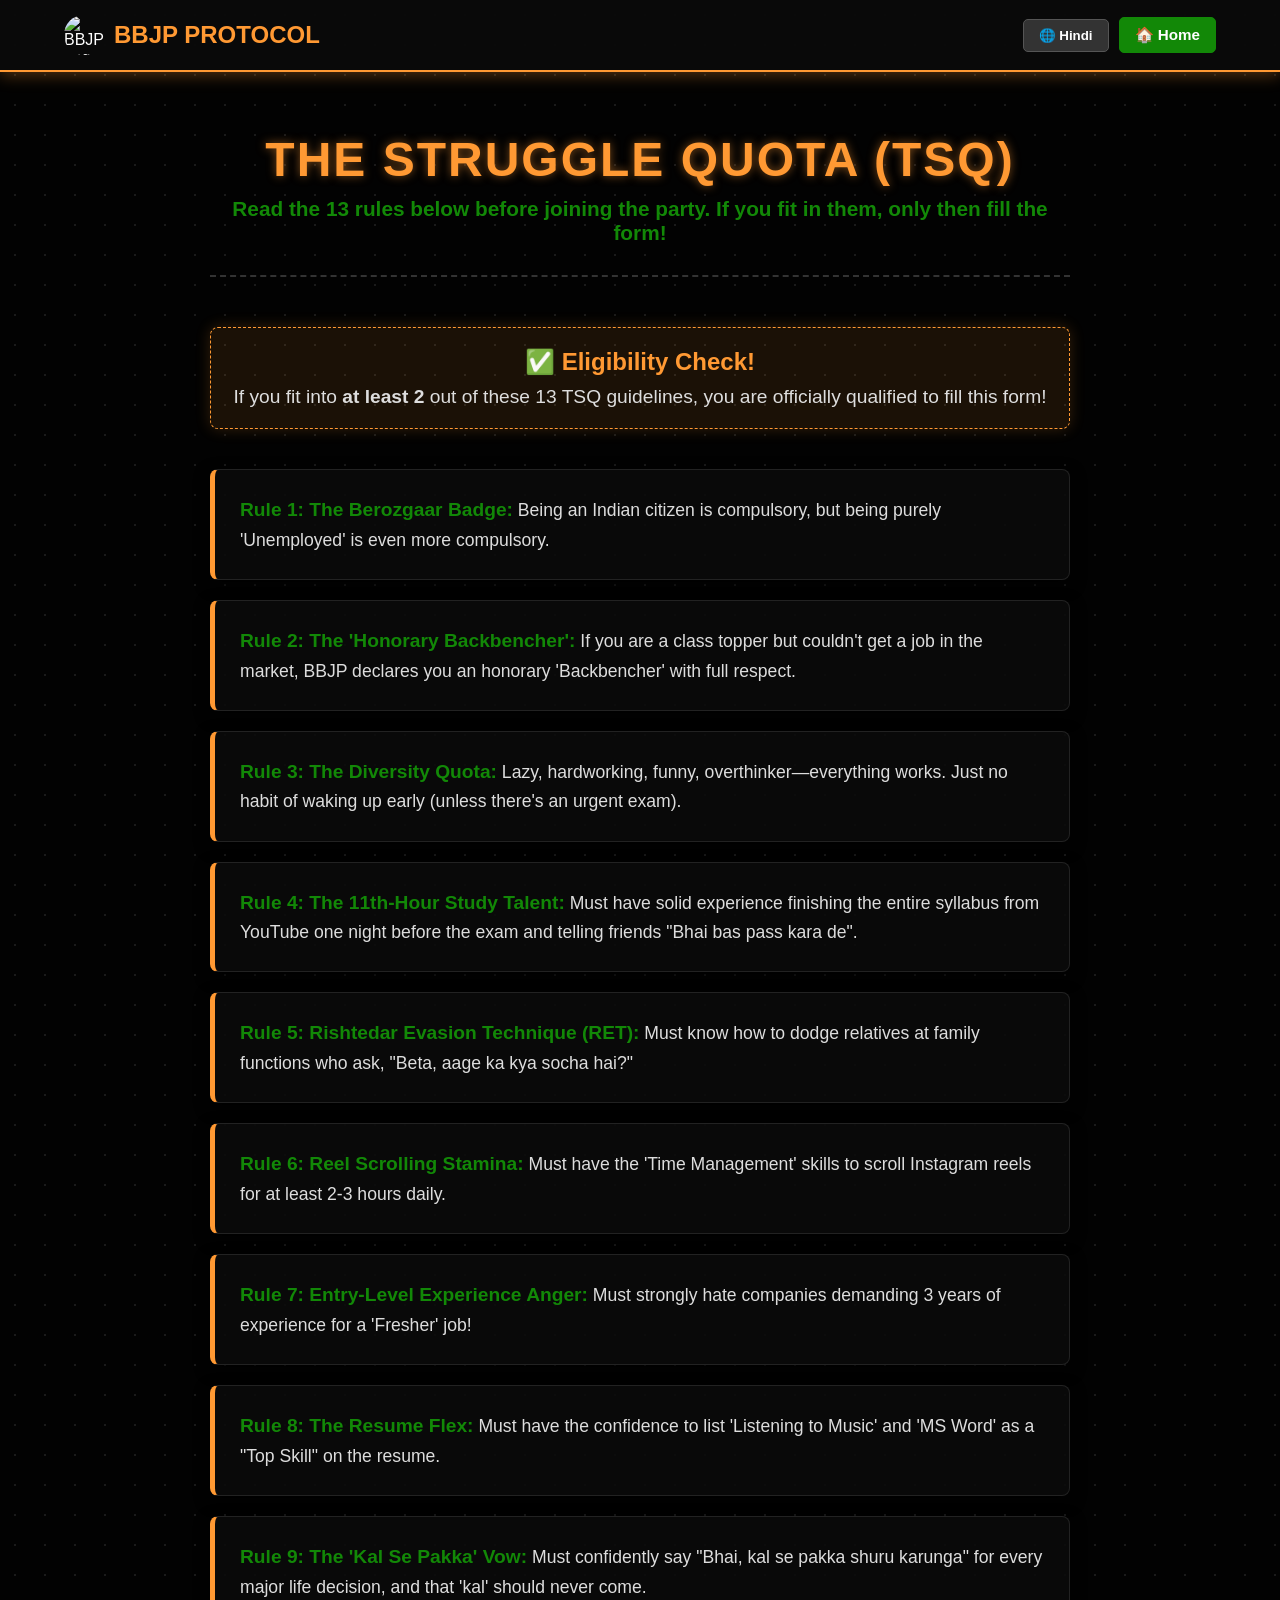
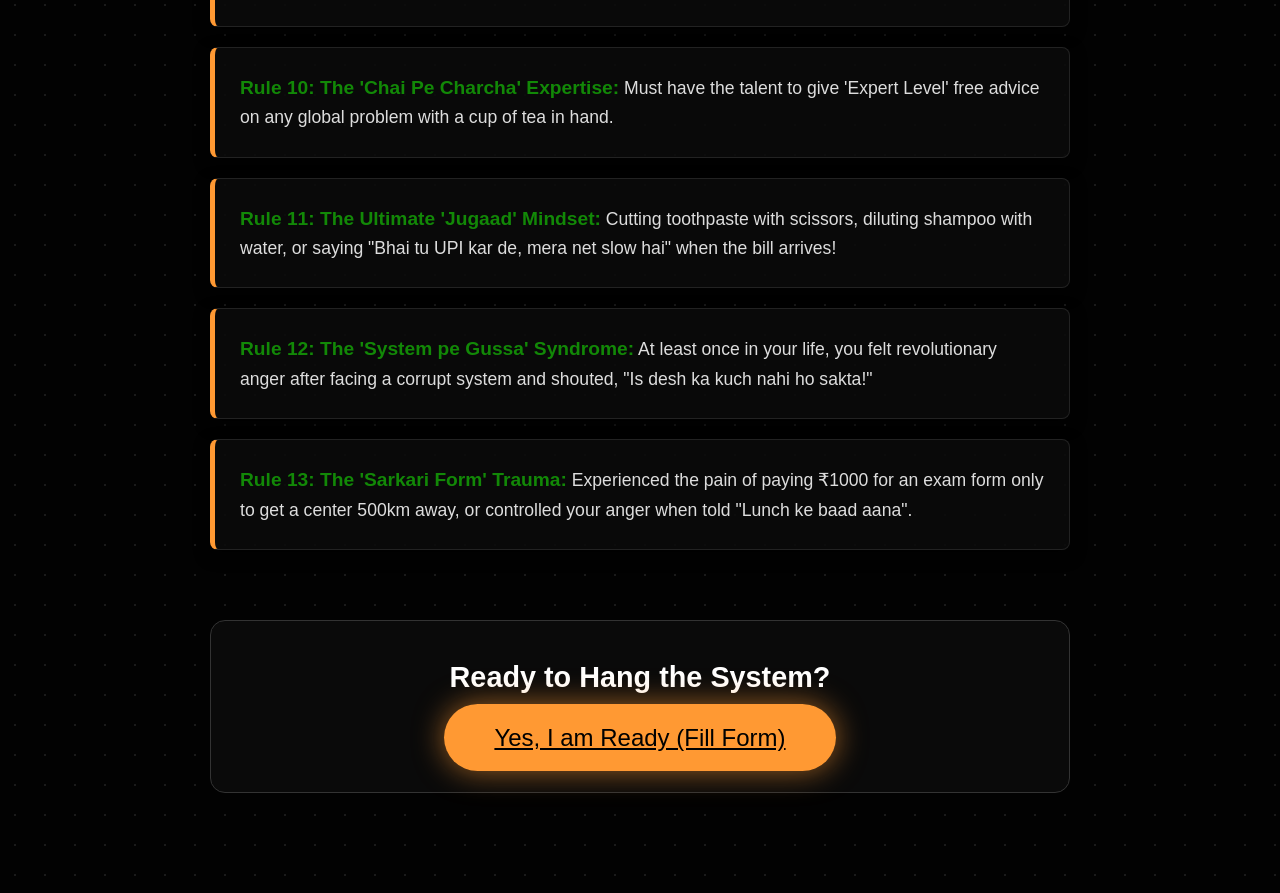
==== join.html @ 209e8878 "Add files via upload" ====
<!DOCTYPE html>
<html lang="en">
<head>
    <meta charset="UTF-8">
    <meta name="viewport" content="width=device-width, initial-scale=1.0">
    <title>TSQ Guidelines - Join BBJP</title>
    <link rel="stylesheet" href="style.css">
</head>
<body class="join-page">

    <!-- 📱 Header with Home & Translate Button -->
    <header class="join-header" style="justify-content: space-between;">
        <div class="logo-box">
            <img src="assets/logo.png" alt="BBJP Logo" class="nav-logo">
            <span class="logo-text">BBJP PROTOCOL</span>
        </div>
        <div class="header-actions">
            <button id="lang-toggle" onclick="toggleLanguage()">🌐 Hindi</button>
            <a href="index.html" class="header-join-btn">🏠 Home</a>
        </div>
    </header>

    <section class="tsq-section">
        <div class="tsq-header">
            <h1>The Struggle Quota (TSQ)</h1>
            <p class="tsq-subtitle en">Read the 13 rules below before joining the party. If you fit in them, only then fill the form!</p>
            <p class="tsq-subtitle hi" style="display:none;">पार्टी ज्वाइन करने से पहले नीचे दिए गए 13 नियमों को ध्यान से पढ़ें। अगर आप इनमें फिट बैठते हैं, तभी फॉर्म भरें!</p>
        </div>

        <!-- 🎯 Eligibility Condition Box -->
        <div style="background: rgba(255,153,51,0.1); border: 1px dashed #FF9933; padding: 20px; text-align: center; border-radius: 8px; margin-bottom: 40px; box-shadow: 0 0 15px rgba(255,153,51,0.2);">
            <h2 class="en" style="color: #FF9933; margin-bottom: 10px;">✅ Eligibility Check!</h2>
            <p class="en" style="font-size: 1.2rem; color: #ddd;">If you fit into <strong>at least 2</strong> out of these 13 TSQ guidelines, you are officially qualified to fill this form!</p>
            
            <h2 class="hi" style="display:none; color: #FF9933; margin-bottom: 10px;">✅ योग्यता चेक!</h2>
            <p class="hi" style="display:none; font-size: 1.2rem; color: #ddd;">अगर आप इन 13 TSQ नियमों में से <strong>कम से कम 2</strong> में भी फिट बैठते हैं, तो आप यह फॉर्म भरने के लिए पूरी तरह योग्य हैं!</p>
        </div>

        <!-- 📜 The 13 TSQ Rules (English & Hindi) -->
        <div class="tsq-list">
            
            <div class="tsq-item">
                <span class="en"><strong>Rule 1: The Berozgaar Badge:</strong> Being an Indian citizen is compulsory, but being purely 'Unemployed' is even more compulsory.</span>
                <span class="hi" style="display:none;"><strong>नियम 1: The Berozgaar Badge:</strong> भारत का नागरिक होना compulsory है, और उससे भी ज़्यादा compulsory है एकदम शुद्ध 'बेरोजगार' होना।</span>
            </div>
            
            <div class="tsq-item">
                <span class="en"><strong>Rule 2: The 'Honorary Backbencher':</strong> If you are a class topper but couldn't get a job in the market, BBJP declares you an honorary 'Backbencher' with full respect.</span>
                <span class="hi" style="display:none;"><strong>नियम 2: The 'Honorary Backbencher':</strong> अगर आप class के पढ़े-लिखे topper हैं, लेकिन market में job नहीं मिली, तो BBJP आपको पूरे सम्मान के साथ 'Backbencher' घोषित करती है।</span>
            </div>
            
            <div class="tsq-item">
                <span class="en"><strong>Rule 3: The Diversity Quota:</strong> Lazy, hardworking, funny, overthinker—everything works. Just no habit of waking up early (unless there's an urgent exam).</span>
                <span class="hi" style="display:none;"><strong>नियम 3: The Diversity Quota:</strong> आलसी, मेहनती, funny, overthinker—कैसा भी nature हो, सब चलेगा। बस सुबह जल्दी उठने की आदत नहीं होनी चाहिए (जब तक कोई urgent exam ना हो)।</span>
            </div>
            
            <div class="tsq-item">
                <span class="en"><strong>Rule 4: The 11th-Hour Study Talent:</strong> Must have solid experience finishing the entire syllabus from YouTube one night before the exam and telling friends "Bhai bas pass kara de".</span>
                <span class="hi" style="display:none;"><strong>नियम 4: The 11th-Hour Study Talent:</strong> Exam से ठीक एक रात पहले YouTube से पूरा syllabus खत्म करने का और दोस्तों को "भाई बस पास करा दे" बोलने का solid experience होना चाहिए।</span>
            </div>
            
            <div class="tsq-item">
                <span class="en"><strong>Rule 5: Rishtedar Evasion Technique (RET):</strong> Must know how to dodge relatives at family functions who ask, "Beta, aage ka kya socha hai?"</span>
                <span class="hi" style="display:none;"><strong>नियम 5: Rishtedar Evasion Technique (RET):</strong> Family functions में उन रिश्तेदारों से बच निकलने का हुनर आना चाहिए जो पूछते हैं, "बेटा, आगे का क्या सोचा है?"</span>
            </div>
            
            <div class="tsq-item">
                <span class="en"><strong>Rule 6: Reel Scrolling Stamina:</strong> Must have the 'Time Management' skills to scroll Instagram reels for at least 2-3 hours daily.</span>
                <span class="hi" style="display:none;"><strong>नियम 6: Reel Scrolling Stamina:</strong> दिन में कम से कम 2-3 घंटे Instagram reels scroll करने का 'Time Management' आना चाहिए।</span>
            </div>
            
            <div class="tsq-item">
                <span class="en"><strong>Rule 7: Entry-Level Experience Anger:</strong> Must strongly hate companies demanding 3 years of experience for a 'Fresher' job!</span>
                <span class="hi" style="display:none;"><strong>नियम 7: Entry-Level Experience Anger:</strong> उन सभी companies से सख्त नफरत होनी चाहिए जो 'Fresher' की job के लिए 3 साल का experience मांगती हैं!</span>
            </div>
            
            <div class="tsq-item">
                <span class="en"><strong>Rule 8: The Resume Flex:</strong> Must have the confidence to list 'Listening to Music' and 'MS Word' as a "Top Skill" on the resume.</span>
                <span class="hi" style="display:none;"><strong>नियम 8: The Resume Flex:</strong> अपने resume में 'Listening to Music' और 'MS Word' को as a "Top Skill" लिखने का confidence ज़रूर होना चाहिए।</span>
            </div>
            
            <div class="tsq-item">
                <span class="en"><strong>Rule 9: The 'Kal Se Pakka' Vow:</strong> Must confidently say "Bhai, kal se pakka shuru karunga" for every major life decision, and that 'kal' should never come.</span>
                <span class="hi" style="display:none;"><strong>नियम 9: The 'Kal Se Pakka' Vow:</strong> जिंदगी में हर बड़े काम को लेकर पूरे कॉन्फिडेंस से "भाई, कल से पक्का शुरू करूँगा" बोलने की आदत होनी चाहिए, और वो 'कल' कभी नहीं आना चाहिए।</span>
            </div>
            
            <div class="tsq-item">
                <span class="en"><strong>Rule 10: The 'Chai Pe Charcha' Expertise:</strong> Must have the talent to give 'Expert Level' free advice on any global problem with a cup of tea in hand.</span>
                <span class="hi" style="display:none;"><strong>नियम 10: The 'Chai Pe Charcha' Expertise:</strong> दुनिया की चाहे कोई भी प्रॉब्लम हो, हाथ में एक कप चाय लेकर उस पर एकदम 'Expert Level' का मुफ्त ज्ञान देने का टैलेंट होना अनिवार्य है।</span>
            </div>
            
            <div class="tsq-item">
                <span class="en"><strong>Rule 11: The Ultimate 'Jugaad' Mindset:</strong> Cutting toothpaste with scissors, diluting shampoo with water, or saying "Bhai tu UPI kar de, mera net slow hai" when the bill arrives!</span>
                <span class="hi" style="display:none;"><strong>नियम 11: The Ultimate 'Jugaad' Mindset:</strong> टूथपेस्ट को कैंची से काटकर निकालना, शैम्पू में पानी मिलाना, या "भाई अभी तू UPI कर दे, मेरा नेट स्लो है" बोलने का हुनर!</span>
            </div>
            
            <div class="tsq-item">
                <span class="en"><strong>Rule 12: The 'System pe Gussa' Syndrome:</strong> At least once in your life, you felt revolutionary anger after facing a corrupt system and shouted, "Is desh ka kuch nahi ho sakta!"</span>
                <span class="hi" style="display:none;"><strong>नियम 12: The 'System pe Gussa' Syndrome:</strong> जिंदगी में कम से कम एक बार करप्ट सिस्टम के धक्के खाकर आपने फ्रस्ट्रेट होकर कहा हो, "इस देश का कुछ नहीं हो सकता!"</span>
            </div>
            
            <div class="tsq-item">
                <span class="en"><strong>Rule 13: The 'Sarkari Form' Trauma:</strong> Experienced the pain of paying ₹1000 for an exam form only to get a center 500km away, or controlled your anger when told "Lunch ke baad aana".</span>
                <span class="hi" style="display:none;"><strong>नियम 13: The 'Sarkari Form' Trauma:</strong> 1000 रुपये का महंगा एग्जाम फॉर्म भरने के बाद सेंटर 500 किलोमीटर दूर मिलने का दर्द सहा हो, या "लंच के बाद आना" सुनकर गुस्सा कंट्रोल किया हो।</span>
            </div>
        </div>

        <div class="final-action">
            <p class="en">Ready to Hang the System?</p>
            <p class="hi" style="display:none;">सिस्टम हैंग करने के लिए तैयार हैं?</p>
            
            <!-- PUT YOUR GOOGLE FORM LINK HERE -->
            <a href="YOUR_GOOGLE_FORM_LINK_HERE" target="_blank" class="join-btn final-btn glow">
                <span class="en">Yes, I am Ready (Fill Form)</span>
                <span class="hi" style="display:none;">हाँ, मैं तैयार हूँ (Fill Form)</span>
            </a>
        </div>
    </section>

    <!-- Script added so language toggle works on this page too -->
    <script src="script.js"></script>
</body>
</html>
---- style.css ----
/* --- Base Mobile-First Reset --- */
* { margin: 0; padding: 0; box-sizing: border-box; font-family: 'Arial', sans-serif; scroll-behavior: smooth; }
body { background-color: #050505; color: #ffffff; overflow-x: hidden; width: 100%; }

/* --- 🎬 3-Sec Splash Screen --- */
#splash-screen { position: fixed; top: 0; left: 0; width: 100%; height: 100vh; background-color: #000; z-index: 10000; display: flex; justify-content: center; align-items: center; text-align: center; transition: opacity 0.1s ease; }
.splash-content { padding: 20px; }
.splash-logo { width: 150px; border-radius: 50%; margin-bottom: 20px; animation: pulse 1.5s infinite; }
@keyframes pulse { 0% { transform: scale(0.9); box-shadow: 0 0 0 0 rgba(255,153,51, 0.7); } 70% { transform: scale(1.1); box-shadow: 0 0 0 20px rgba(255,153,51, 0); } 100% { transform: scale(0.9); } }
.splash-content h1 { color: #FF9933; font-size: 1.5rem; margin-bottom: 20px; }
.loading-text { color: #128807; font-weight: bold; font-size: 1.2rem; margin-top: 20px;}

/* --- ⚠️ Marquee Disclaimer --- */
.marquee-container { background: #ff2a2a; color: white; padding: 8px 0; overflow: hidden; white-space: nowrap; width: 100%; position: relative; z-index: 999;}
.marquee-text { display: inline-block; animation: scrollText 20s linear infinite; font-size: 0.95rem; font-weight: bold; letter-spacing: 1px;}
@keyframes scrollText { from { transform: translateX(100vw); } to { transform: translateX(-100%); } }

/* --- 📱 Header & Navigation --- */
header { display: flex; justify-content: space-between; align-items: center; padding: 15px 5%; background: rgba(10, 10, 10, 0.95); border-bottom: 1px solid #333; position: sticky; top: 0; z-index: 998; flex-wrap: wrap;}
.logo-box { display: flex; align-items: center; gap: 10px; }
.nav-logo { width: 40px; height: 40px; border-radius: 50%; }
.logo-text { font-size: 1.5rem; font-weight: bold; color: #FF9933; }

/* 🌟 RECTANGLE BOXES FOR NAV LINKS 🌟 */
.main-nav ul { display: flex; list-style: none; gap: 15px; }
.nav-box { 
    display: inline-block;
    background: #1a1a1a; 
    color: #ddd !important; 
    text-decoration: none; 
    font-size: 0.95rem; 
    font-weight: bold; 
    padding: 8px 15px; 
    border-radius: 5px; 
    border: 1px solid #444; 
    transition: 0.3s; 
}
.nav-box:hover { background: #333; color: #FF9933 !important; border-color: #FF9933; box-shadow: 0 0 10px rgba(255,153,51,0.2);}

.header-actions { display: flex; gap: 10px; align-items: center; }
#lang-toggle { background: #333; color: #fff; border: 1px solid #555; padding: 8px 15px; border-radius: 5px; cursor: pointer; font-weight: bold; transition: 0.3s;}
#lang-toggle:hover { background: #555; border-color: #FF9933;}
.header-join-btn { background: #128807; color: white; padding: 8px 15px; text-decoration: none; font-weight: bold; border-radius: 5px; font-size: 0.95rem; transition: 0.3s; border: 1px solid #128807;}
.header-join-btn:hover { background: #FF9933; color: #000; border-color:#FF9933; }

/* --- 🚀 Hero Section --- */
.hero { padding: 50px 5%; background: radial-gradient(circle at center, #1a1a1a 0%, #050505 100%); text-align: center; }
.hero-text h1 { font-size: 3rem; color: #FF9933; margin-bottom: 10px; line-height: 1.2;}
.hero-text h2 { font-size: 1.8rem; color: #fff; margin-bottom: 20px; }
.hero-text p { font-size: 1.1rem; color: #ccc; margin-bottom: 30px; line-height: 1.6;}
.main-join-btn { display: inline-block; background: #FF9933; color: #000; padding: 15px 30px; text-decoration: none; font-weight: bold; border-radius: 30px; font-size: 1.2rem; transition: 0.3s;}
.glow { box-shadow: 0 0 20px rgba(255, 153, 51, 0.6); }
.glow:hover { transform: scale(1.05); }
.hero-image { margin-top: 40px; }
.hero-image img { width: 100%; max-width: 450px; border-radius: 15px; border: 2px solid #333; box-shadow: 0 10px 30px rgba(0,0,0,0.8);}

/* --- 📖 About Us Section --- */
.about-section { padding: 80px 5%; background-color: #050505; text-align: center;}
.about-section h2 { color: #FF9933; font-size: 2.5rem; margin-bottom: 25px; }
.about-content { max-width: 1000px; margin: 0 auto; background: #111; padding: 40px; border-radius: 15px; border: 1px solid #333; text-align: left; box-shadow: 0 10px 30px rgba(0,0,0,0.5);}
.about-content p { font-size: 1.15rem; color: #ddd; line-height: 1.8; margin-bottom: 20px;}
.about-content h3 { color: #128807; margin: 25px 0 10px 0; font-size: 1.5rem;}
.about-list { margin-left: 20px; color: #ccc; font-size: 1.1rem; line-height: 1.8; }
.about-list li { margin-bottom: 10px; }

/* --- 🎥 Video Section --- */
.video-section { padding: 60px 5%; text-align: center; background: #000; border-top: 1px solid #222; border-bottom: 1px solid #222;}
.video-section h2 { color: #128807; margin-bottom: 30px; font-size: 2.2rem;}
.video-container { width: 100%; max-width: 1000px; margin: 0 auto; border-radius: 10px; overflow: hidden; border: 2px solid #222; box-shadow: 0 10px 40px rgba(255,153,51,0.2);}
.video-container video { width: 100%; height: auto; display: block; outline: none;}

/* --- 🗺️ History (Map) Section --- */
.history-section { padding: 80px 5%; background: #0a0a0a; }
.history-container { display: flex; flex-wrap: wrap; gap: 40px; align-items: center; max-width: 1200px; margin: 0 auto;}
.history-map { flex: 1; min-width: 300px; text-align: center; }
.history-map img { width: 100%; max-width: 400px; filter: drop-shadow(0 0 20px rgba(255, 255, 255, 0.1)); }
.history-text { flex: 1; min-width: 300px; }
.history-text h2 { color: #FF9933; font-size: 2.2rem; margin-bottom: 20px; }
.history-text p { font-size: 1.15rem; color: #ddd; line-height: 1.8; margin-bottom: 15px; }

/* --- ⚔️ Freedom Fighters Section --- */
.freedom-fighters-section { padding: 80px 5%; background: #050505; text-align: center; border-top: 1px solid #222;}
.freedom-fighters-section h2 { color: #FF9933; font-size: 2.5rem; margin-bottom: 50px; }
.fighters-grid { display: grid; grid-template-columns: repeat(auto-fit, minmax(300px, 1fr)); gap: 30px; max-width: 1200px; margin: 0 auto;}
.fighter-card { background: #111; padding: 25px; border-radius: 10px; border: 1px solid #333; text-align: left; transition: 0.3s;}
.fighter-card:hover { border-color: #128807; transform: translateY(-5px); box-shadow: 0 10px 20px rgba(18,136,7,0.2);}
.fighter-card img { width: 100px; height: 100px; border-radius: 50%; object-fit: cover; border: 3px solid #128807; margin-bottom: 15px; }
.fighter-card h3 { color: #fff; font-size: 1.5rem; margin-bottom: 5px; }
.fighter-card .dates { color: #888; font-size: 0.9rem; margin-bottom: 15px; border-bottom: 1px solid #333; padding-bottom: 10px;}
.fighter-card p:not(.dates) { color: #ccc; font-size: 1.05rem; line-height: 1.6; }

/* --- 🛑 Reality Check Section --- */
.reality-section { padding: 80px 5%; background: #1a0505; border-top: 2px solid #ff2a2a; text-align: center;}
.reality-section h2 { color: #ff2a2a; font-size: 2.5rem; margin-bottom: 40px; text-transform: uppercase;}
.reality-content { max-width: 900px; margin: 0 auto; background: #000; padding: 40px; border-radius: 15px; border: 1px solid #333; text-align: left; box-shadow: 0 10px 30px rgba(0,0,0,0.5);}
.reality-content p { font-size: 1.2rem; color: #eee; line-height: 1.8; margin-bottom: 20px; }
.reality-content strong { color: #FF9933; }

/* --- 📜 Manifesto Grid (Vachan) --- */
.vachan-section { padding: 80px 5%; background-color: #0a0a0a; border-top: 1px solid #222;}
.section-title { text-align: center; font-size: 2.8rem; color: #FF9933; margin-bottom: 50px; text-transform: uppercase;}
.phase-container { margin-bottom: 60px; max-width: 1200px; margin-left: auto; margin-right: auto;}
.phase-title { font-size: 1.8rem; color: #ffffff; border-left: 5px solid #128807; padding-left: 15px; margin-bottom: 30px; }
.grid-cards { display: grid; grid-template-columns: repeat(auto-fit, minmax(300px, 1fr)); gap: 20px; }
.card { background: #141414; padding: 25px; border-radius: 10px; border: 1px solid #262626; transition: 0.3s; box-shadow: 0 4px 10px rgba(0,0,0,0.5);}
.card:hover { transform: translateY(-5px); border-color: #FF9933; box-shadow: 0 10px 20px rgba(255,153,51,0.2);}
.card h4 { color: #FF9933; font-size: 1.2rem; margin-bottom: 12px; line-height: 1.4;}
.card p { color: #bbb; font-size: 1rem; line-height: 1.5; }

/* --- 💥 Extra Join Button Section --- */
.extra-join-section { padding: 60px 5%; background: #050505; text-align: center; border-top: 1px dashed #333;}
.extra-join-section h2 { color: #fff; font-size: 2rem; margin-bottom: 25px;}

/* --- 📞 Contact & Social Media --- */
.contact-section { padding: 60px 5%; text-align: center; background: #000; border-top: 1px solid #222;}
.contact-section h2 { font-size: 2.5rem; color: #FF9933; margin-bottom: 15px; }
.contact-section p { font-size: 1.2rem; color: #ccc; margin-bottom: 30px; }
.social-links { display: flex; justify-content: center; gap: 30px; }
.social-icon { font-size: 2.5rem; color: #555; transition: 0.4s; }
.social-icon:hover { transform: scale(1.2); }
.twitter:hover { color: #ffffff; }
.instagram:hover { color: #E1306C; }
.email:hover { color: #FF9933; }

/* Footer */
footer { background: #000; text-align: center; padding: 30px; color: #666; border-top: 1px solid #222; line-height: 1.6;}

/* ====================================================
   🔥 MASSIVE UPGRADE: JOIN.HTML (TSQ PROTOCOL) CSS 🔥 
   ==================================================== */
.join-page { background: #020202; background-image: radial-gradient(circle, #1a1a1a 1px, transparent 1px); background-size: 30px 30px;}
.join-header { justify-content: center; border-bottom: 2px solid #FF9933; box-shadow: 0 4px 15px rgba(255,153,51,0.3);}
.tsq-section { max-width: 900px; margin: 60px auto; padding: 0 20px;}
.tsq-header { text-align: center; margin-bottom: 50px; border-bottom: 2px dashed #333; padding-bottom: 30px;}
.tsq-header h1 { color: #FF9933; font-size: 3rem; text-transform: uppercase; letter-spacing: 2px; text-shadow: 0 0 10px rgba(255,153,51,0.5);}
.tsq-subtitle { color: #128807; font-size: 1.3rem; font-weight: bold; margin-top: 10px;}

.tsq-list { display: flex; flex-direction: column; gap: 20px; }
.tsq-item { 
    background: rgba(10, 10, 10, 0.9); 
    padding: 25px; 
    border-left: 5px solid #FF9933; 
    border-radius: 8px; 
    font-size: 1.1rem; 
    line-height: 1.6; 
    color: #ddd; 
    border-top: 1px solid #222; 
    border-right: 1px solid #222; 
    border-bottom: 1px solid #222;
    transition: all 0.3s ease;
    box-shadow: 0 5px 15px rgba(0,0,0,0.8);
    position: relative;
    overflow: hidden;
}
.tsq-item::before {
    content: ''; position: absolute; top: 0; left: -100%; width: 100%; height: 100%;
    background: linear-gradient(90deg, transparent, rgba(255, 153, 51, 0.1), transparent);
    transition: 0.5s;
}
.tsq-item:hover { transform: translateX(10px); border-left-color: #128807; box-shadow: 0 0 20px rgba(18,136,7,0.3);}
.tsq-item:hover::before { left: 100%; }
.tsq-item strong { color: #128807; font-size: 1.2rem;}

.final-action { margin-top: 70px; text-align: center; margin-bottom: 100px; background: #0a0a0a; padding: 40px; border-radius: 15px; border: 1px solid #333;}
.final-action p { font-size: 1.8rem; color: #fff; margin-bottom: 30px; font-weight: bold;}
.final-btn { font-size: 1.5rem; padding: 20px 50px; border-radius: 50px; background: #FF9933; color: #000; box-shadow: 0 0 30px rgba(255,153,51,0.6);}
.final-btn:hover { background: #128807; color: white; box-shadow: 0 0 30px rgba(18,136,7,0.8);}

/* --- Desktop Tweaks --- */
@media (min-width: 900px) {
    .hero-container { display: flex; text-align: left; align-items: center; max-width: 1200px; margin: 0 auto;}
    .hero-text h1 { font-size: 3.5rem; }
}

/* --- Mobile Responsive Final Tweaks --- */
@media (max-width: 768px) {
    header { flex-direction: column; gap: 15px;}
    .main-nav ul { flex-wrap: wrap; justify-content: center; gap: 10px;}
    .hero-container { display: flex; text-align: left; flex-direction: column-reverse;}
    .hero-text h1 { font-size: 2.5rem; text-align: center; }
    .hero-text h2 { font-size: 1.5rem; text-align: center; }
    .hero-text p { text-align: center; }
    .main-join-btn { display: block; margin: 0 auto; text-align: center; }
    .section-title { font-size: 2rem; }
    .tsq-header h1 { font-size: 2rem; }
    .tsq-item { font-size: 1rem; padding: 15px;}
}
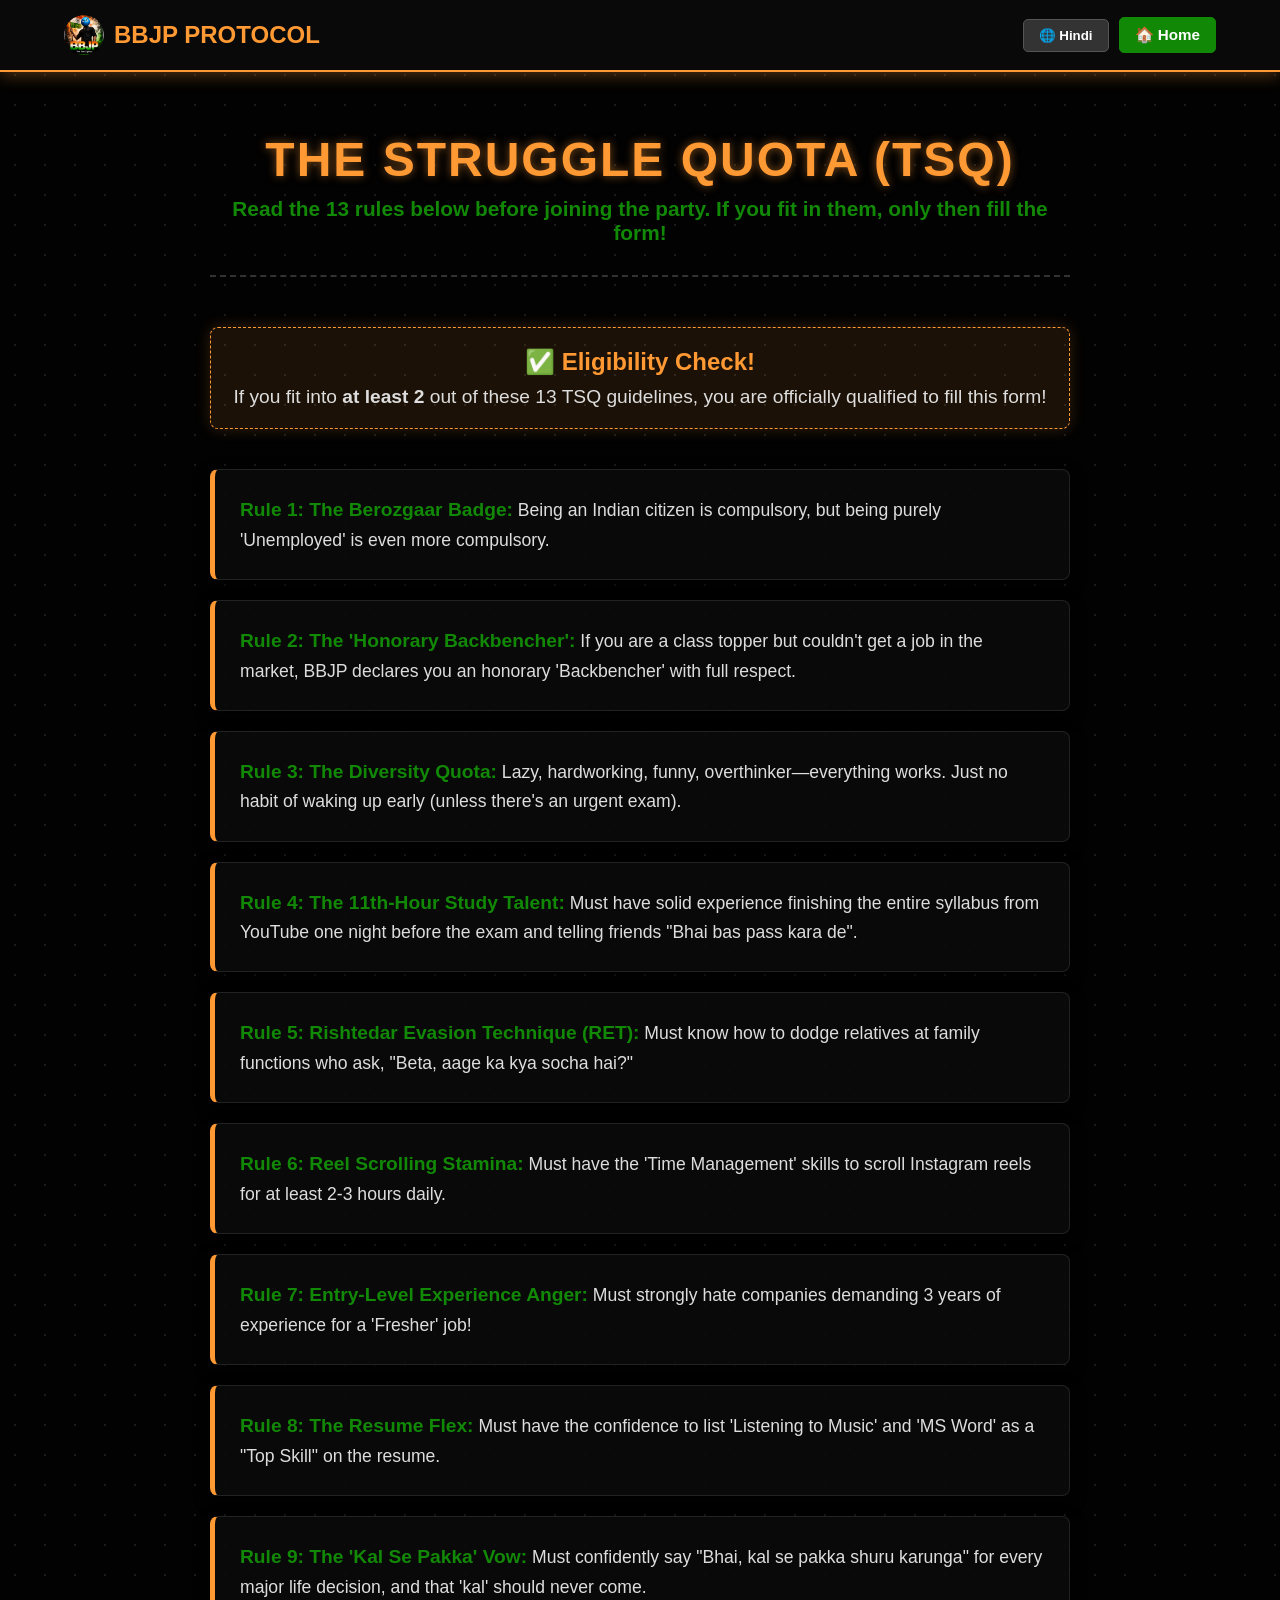
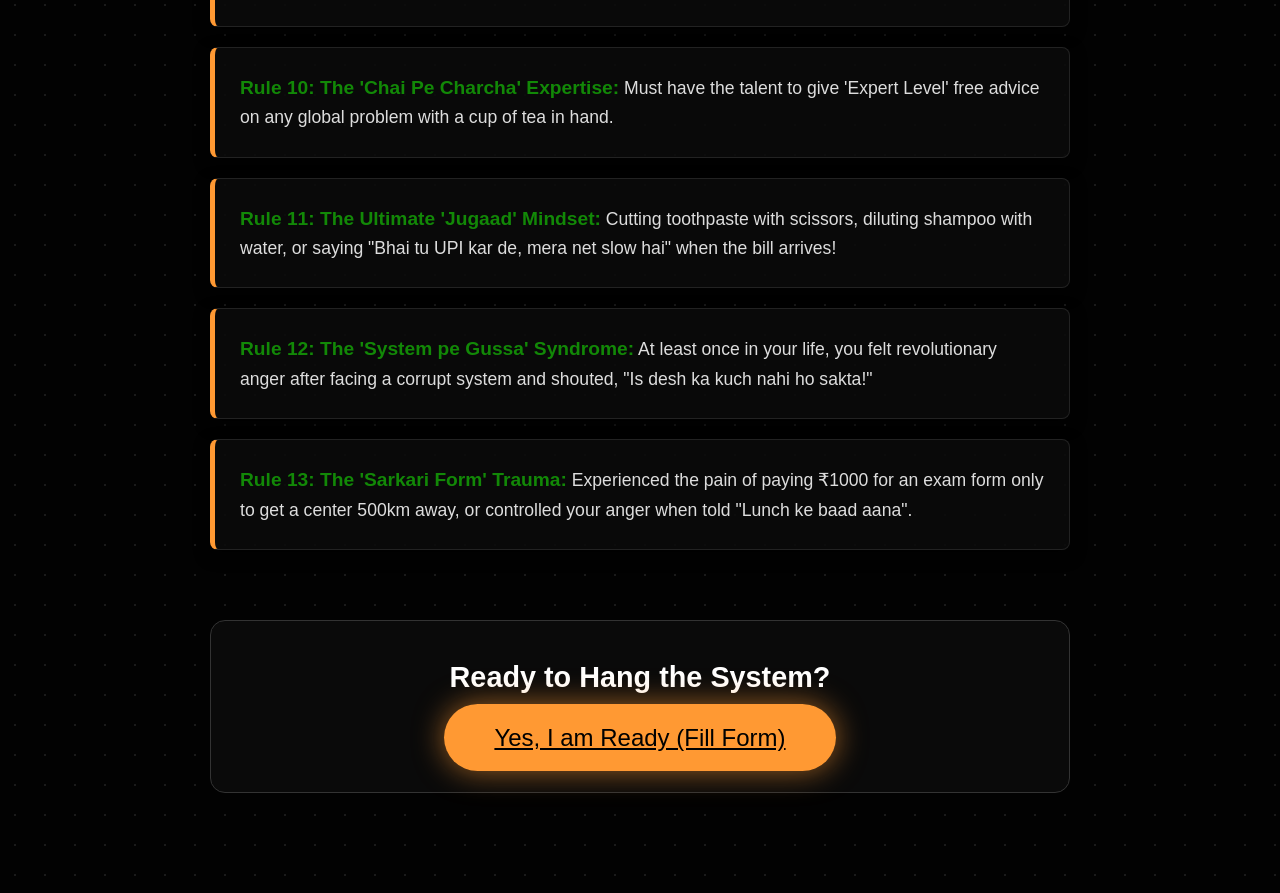
==== commit 76b9d098: "Update join.html" ====
--- a/join.html
+++ b/join.html
@@ -11,7 +11,7 @@
     <!-- 📱 Header with Home & Translate Button -->
     <header class="join-header" style="justify-content: space-between;">
         <div class="logo-box">
-            <img src="assets/logo.png" alt="BBJP Logo" class="nav-logo">
+            <img src="logo.png" alt="BBJP Logo" class="nav-logo">
             <span class="logo-text">BBJP PROTOCOL</span>
         </div>
         <div class="header-actions">
@@ -120,4 +120,4 @@
     <!-- Script added so language toggle works on this page too -->
     <script src="script.js"></script>
 </body>
-</html>+</html>
--- a/style.css
+++ b/style.css
@@ -184,4 +184,61 @@
     .section-title { font-size: 2rem; }
     .tsq-header h1 { font-size: 2rem; }
     .tsq-item { font-size: 1rem; padding: 15px;}
+}
+
+
+
+
+
+
+
+
+
+
+
+
+
+
+
+/* ====================================================
+   📱 MEGA MOBILE FIX (इस कोड को style.css के सबसे अंत में डालें)
+   ==================================================== */
+
+@media (max-width: 768px) {
+    /* स्क्रीन को बाहर जाने से रोकना */
+    body { overflow-x: hidden; width: 100vw; }
+    
+    /* हेडर और मेन्यू को सेट करना */
+    header { flex-direction: column; padding: 15px 10px; gap: 15px; text-align: center; }
+    .main-nav ul { flex-wrap: wrap; justify-content: center; gap: 10px; padding: 0; }
+    .nav-box { font-size: 0.85rem; padding: 6px 12px; }
+    
+    /* हीरो बैनर को मोबाइल के हिसाब से सीधा करना */
+    .hero-container { flex-direction: column-reverse; text-align: center; padding: 10px; }
+    .hero-text h1 { font-size: 2.2rem; }
+    .hero-text h2 { font-size: 1.3rem; }
+    .hero-text p { font-size: 1rem; }
+    .hero-image img { max-width: 90%; margin: 0 auto; display: block; }
+    
+    /* वीडियो और इमेजेज को स्क्रीन के अंदर रखना */
+    .video-container video, .history-map img { width: 100%; max-width: 95vw; height: auto; }
+    
+    /* टेक्स्ट वाले बॉक्स की पैडिंग कम करना */
+    .about-content, .reality-content { padding: 20px; margin: 10px; }
+    .section-title { font-size: 1.8rem; }
+    
+    /* ग्रिड कार्ड्स को 1 लाइन में लाना */
+    .grid-cards { grid-template-columns: 1fr; gap: 15px; padding: 10px; }
+    .fighters-grid { grid-template-columns: 1fr; }
+    
+    /* Join.html के लिए फिक्स */
+    .tsq-header h1 { font-size: 1.8rem; }
+    .tsq-item { font-size: 1rem; padding: 15px; }
+    .final-btn { padding: 15px 30px; font-size: 1.1rem; width: 90%; display: inline-block; }
+}
+
+/* बहुत छोटी स्क्रीन्स (जैसे पुराने फोन्स) के लिए */
+@media (max-width: 400px) {
+    .hero-text h1 { font-size: 1.8rem; }
+    .logo-text { font-size: 1.2rem; }
 }
